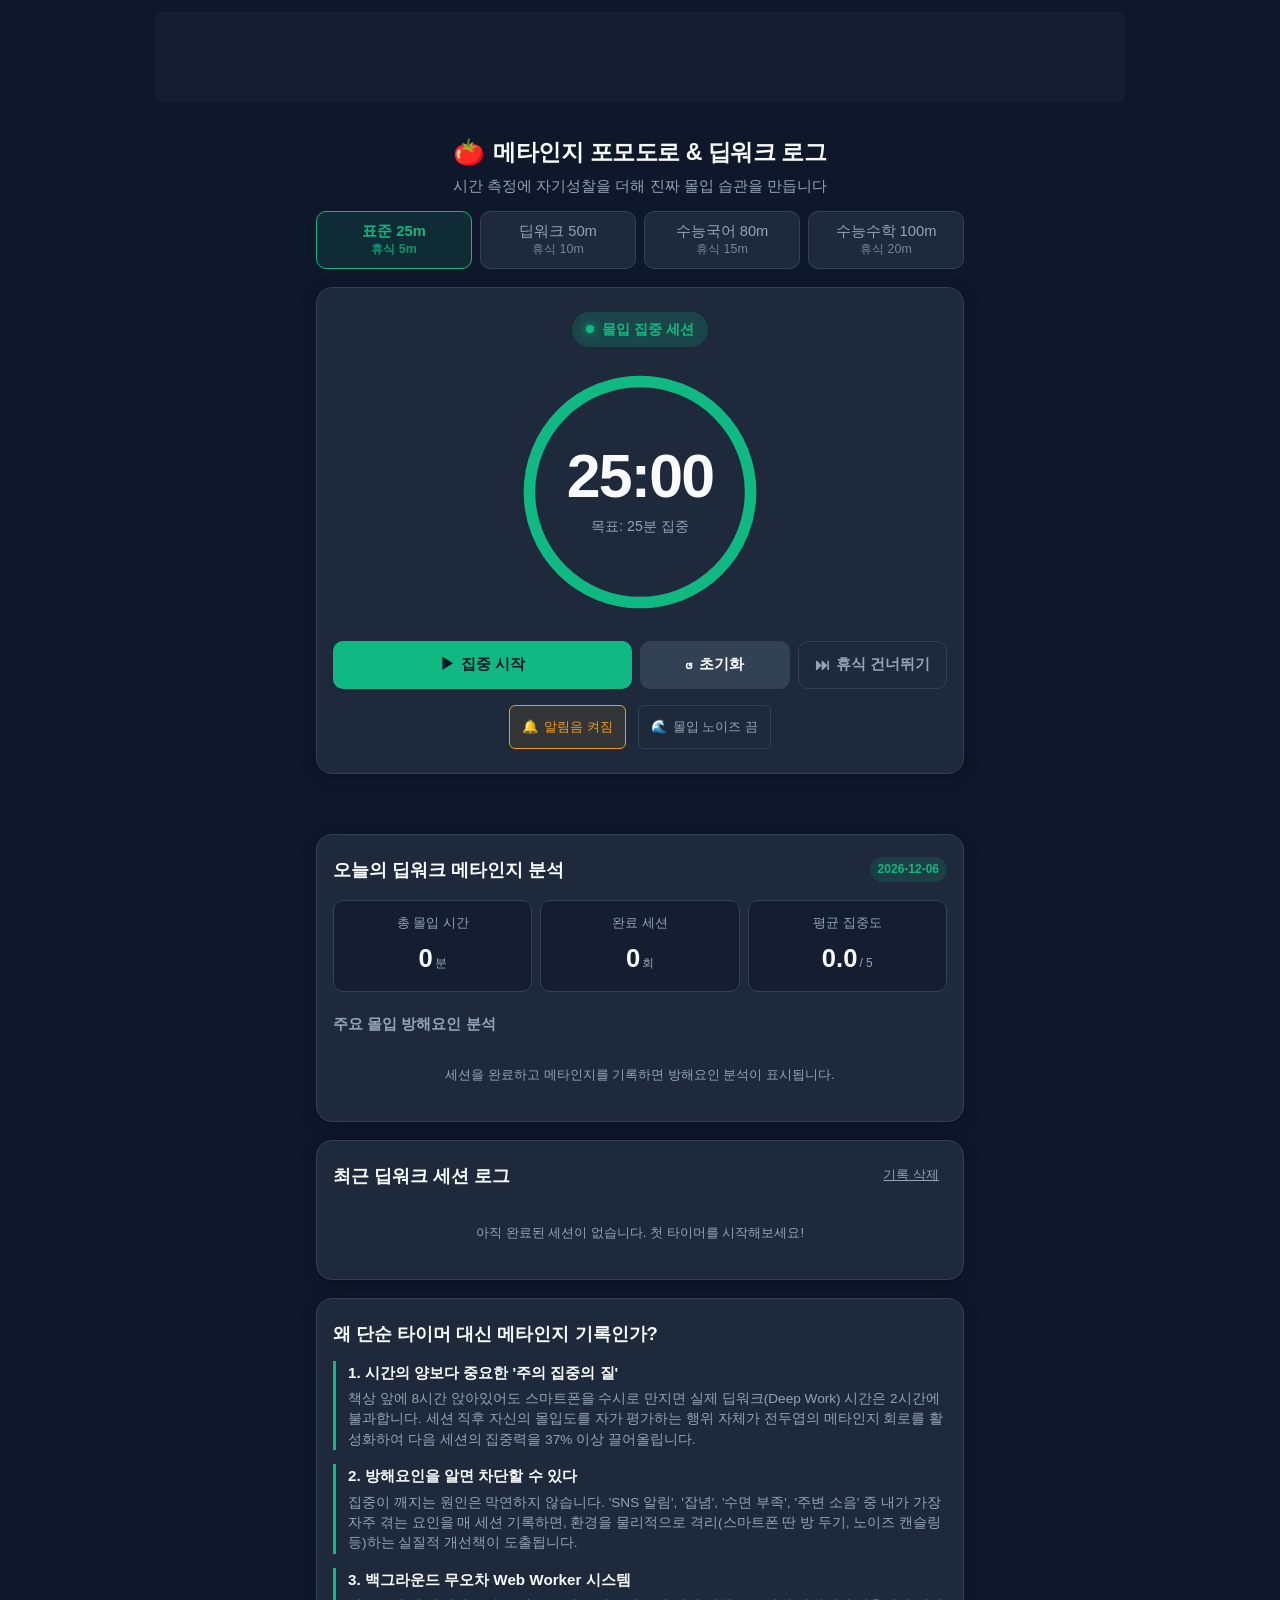
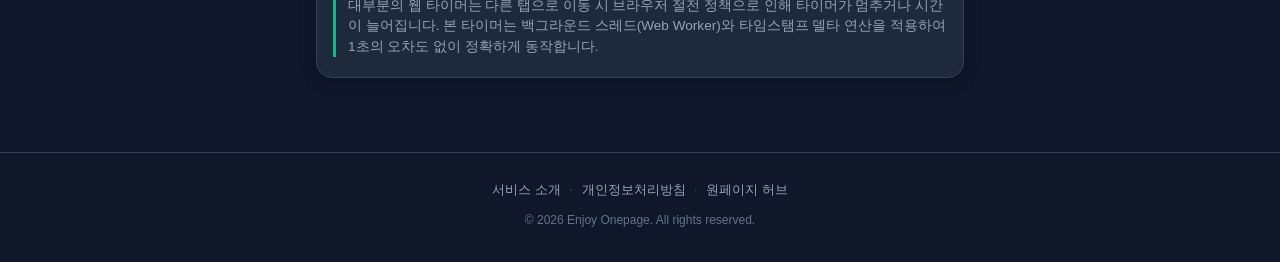
==== index.html @ e145145e "feat: launch pomodoro-metacog v1.0.0" ====
<!DOCTYPE html>
<html lang="ko">
<head>
  <meta charset="UTF-8">
  <meta name="viewport" content="width=device-width, initial-scale=1.0, maximum-scale=5.0, user-scalable=yes">
  <meta http-equiv="X-UA-Compatible" content="ie=edge">
  <title>메타인지 포모도로 & 딥워크 로그 | 집중력 분석 타이머</title>
  <meta name="description" content="단순 타이머를 넘어 세션 종료 후 집중도와 방해요인을 기록·분석하는 메타인지 포모도로 타이머입니다. 백그라운드 무오차 타이머와 딥워크 로그를 무료로 이용하세요.">
  <meta name="keywords" content="포모도로 타이머, 메타인지, 딥워크, 공부 타이머, 수능 타이머, 집중력 향상, 뽀모도로, 백색소음 타이머">
  <meta name="author" content="Enjoy Onepage">
  <link rel="canonical" href="https://pomodoro-metacog.enjoy-onepage.com/">
  
  <!-- Open Graph / SNS -->
  <meta property="og:type" content="website">
  <meta property="og:url" content="https://pomodoro-metacog.enjoy-onepage.com/">
  <meta property="og:title" content="메타인지 포모도로 & 딥워크 로그 | 집중력 분석 타이머">
  <meta property="og:description" content="단순 타이머를 넘어 집중도와 방해요인을 분석하는 메타인지 포모도로 타이머. 무료 딥워크 로그 제공.">
  <meta property="og:image" content="https://pomodoro-metacog.enjoy-onepage.com/og-image.png">
  <meta name="twitter:card" content="summary_large_image">
  
  <!-- Favicon & Manifest -->
  <link rel="icon" href="data:image/svg+xml,<svg xmlns=%22http://www.w3.org/2000/svg%22 viewBox=%220 0 100 100%22><text y=%22.9em%22 font-size=%2290%22>🍅</text></svg>">
  <link rel="manifest" href="manifest.json">
  <meta name="theme-color" content="#0f172a">
  
  <!-- Google AdSense -->
  <script async src="https://pagead2.googlesyndication.com/pagead/js/adsbygoogle.js?client=ca-pub-2228289204702106" crossorigin="anonymous"></script>
  
  <link rel="stylesheet" href="css/style.css">
</head>
<body>
  <!-- 상단 광고 배너 (모바일 90px 엄격 클램핑) -->
  <!-- 상단 광고 배너 (모바일 90px 엄격 클램핑) -->
  <div class="ad-box ad-top">
    <ins class="adsbygoogle" style="display:inline-block;width:100%;height:60px" data-ad-client="ca-pub-2228289204702106" data-ad-slot="3824727725" data-ad-format="horizontal" data-full-width-responsive="true"></ins>
    <script>(adsbygoogle = window.adsbygoogle || []).push({});</script>
  </div>

  <header class="app-header">
    <div class="header-container">
      <div class="brand">
        <span class="brand-icon" aria-hidden="true">🍅</span>
        <h1 class="brand-title">메타인지 포모도로 & 딥워크 로그</h1>
      </div>
      <p class="brand-tagline">시간 측정에 자기성찰을 더해 진짜 몰입 습관을 만듭니다</p>
    </div>
  </header>

  <main class="main-container">
    <!-- 모드 선택 바 -->
    <nav class="mode-nav" aria-label="타이머 모드 선택">
      <div class="mode-buttons-grid">
        <button type="button" class="mode-btn active" data-mode="pomodoro" data-work="25" data-break="5">
          <span class="mode-name">표준 25m</span>
          <span class="mode-sub">휴식 5m</span>
        </button>
        <button type="button" class="mode-btn" data-mode="deepwork" data-work="50" data-break="10">
          <span class="mode-name">딥워크 50m</span>
          <span class="mode-sub">휴식 10m</span>
        </button>
        <button type="button" class="mode-btn" data-mode="korean" data-work="80" data-break="15">
          <span class="mode-name">수능국어 80m</span>
          <span class="mode-sub">휴식 15m</span>
        </button>
        <button type="button" class="mode-btn" data-mode="math" data-work="100" data-break="20">
          <span class="mode-name">수능수학 100m</span>
          <span class="mode-sub">휴식 20m</span>
        </button>
      </div>
    </nav>

    <!-- 중앙 타이머 카드 -->
    <section class="card timer-card" aria-label="타이머 본체">
      <div class="timer-status-badge" id="timerStatusBadge">
        <span class="status-dot"></span>
        <span id="timerStatusText">몰입 집중 세션</span>
      </div>

      <!-- 원형 프로그레스 SVG -->
      <div class="timer-dial-wrapper">
        <svg class="timer-dial" viewBox="0 0 260 260" aria-hidden="true">
          <circle class="dial-bg" cx="130" cy="130" r="115"></circle>
          <circle class="dial-progress" id="dialProgress" cx="130" cy="130" r="115"
                  stroke-dasharray="722.56" stroke-dashoffset="0"></circle>
        </svg>
        <div class="timer-display-inner">
          <div class="time-readout" id="timeDisplay" aria-live="polite">25:00</div>
          <div class="session-target-info" id="sessionTarget">목표: 25분 집중</div>
        </div>
      </div>

      <!-- 제어 버튼군 -->
      <div class="timer-controls-grid">
        <button type="button" class="action-btn btn-primary" id="btnToggleTimer">
          <span class="btn-icon" id="toggleIcon">▶</span>
          <span id="toggleText">집중 시작</span>
        </button>
        <button type="button" class="action-btn btn-secondary" id="btnResetTimer">
          <span class="btn-icon">↺</span>
          <span>초기화</span>
        </button>
        <button type="button" class="action-btn btn-ghost" id="btnSkipTimer">
          <span class="btn-icon">⏭</span>
          <span id="skipText">휴식 건너뛰기</span>
        </button>
      </div>

      <!-- 오디오 & 집중 사운드 토글 -->
      <div class="audio-controls-row">
        <button type="button" class="sound-toggle-btn active" id="btnSoundAlert">
          <span class="toggle-icon">🔔</span>
          <span class="toggle-label">알림음 켜짐</span>
        </button>
        <button type="button" class="sound-toggle-btn" id="btnWhiteNoise">
          <span class="toggle-icon">🌊</span>
          <span class="toggle-label">몰입 노이즈 끔</span>
        </button>
      </div>
    </section>

    <!-- 중단 광고 배너 -->
    <aside class="ad-slot ad-mid" aria-label="스폰서 광고">
      <ins class="adsbygoogle"
           style="display:block"
           data-ad-client="ca-pub-2228289204702106"
           data-ad-slot="1186914926"
           data-ad-format="auto"
           data-full-width-responsive="true"></ins>
      <script>(adsbygoogle = window.adsbygoogle || []).push({});</script>
    </aside>

    <!-- 오늘의 메타인지 분석 대시보드 -->
    <section class="card dashboard-card">
      <div class="card-header">
        <h2 class="card-title">오늘의 딥워크 메타인지 분석</h2>
        <span class="card-badge" id="todayDateBadge">오늘</span>
      </div>

      <div class="stats-pills-grid">
        <div class="stat-pill">
          <div class="stat-label">총 몰입 시간</div>
          <div class="stat-value" id="statTotalMinutes">0<span class="stat-unit">분</span></div>
        </div>
        <div class="stat-pill">
          <div class="stat-label">완료 세션</div>
          <div class="stat-value" id="statCompletedCount">0<span class="stat-unit">회</span></div>
        </div>
        <div class="stat-pill">
          <div class="stat-label">평균 집중도</div>
          <div class="stat-value" id="statAvgRating">0.0<span class="stat-unit">/ 5</span></div>
        </div>
      </div>

      <!-- 방해요인 분포 차트 -->
      <div class="distraction-section">
        <h3 class="section-subtitle">주요 몰입 방해요인 분석</h3>
        <div class="distraction-bars" id="distractionBars">
          <p class="empty-hint">세션을 완료하고 메타인지를 기록하면 방해요인 분석이 표시됩니다.</p>
        </div>
      </div>
    </section>

    <!-- 세션 기록 타임라인 -->
    <section class="card history-card">
      <div class="card-header">
        <h2 class="card-title">최근 딥워크 세션 로그</h2>
        <div class="history-actions">
          <button type="button" class="btn-text-action" id="btnClearHistory">기록 삭제</button>
        </div>
      </div>
      <div class="session-list" id="sessionList">
        <p class="empty-hint">아직 완료된 세션이 없습니다. 첫 타이머를 시작해보세요!</p>
      </div>
    </section>

    <!-- 메타인지 가이드 아티클 -->
    <article class="card guide-card">
      <h2 class="card-title">왜 단순 타이머 대신 메타인지 기록인가?</h2>
      <div class="guide-content">
        <div class="guide-item">
          <h3 class="guide-heading">1. 시간의 양보다 중요한 '주의 집중의 질'</h3>
          <p class="guide-text">책상 앞에 8시간 앉아있어도 스마트폰을 수시로 만지면 실제 딥워크(Deep Work) 시간은 2시간에 불과합니다. 세션 직후 자신의 몰입도를 자가 평가하는 행위 자체가 전두엽의 메타인지 회로를 활성화하여 다음 세션의 집중력을 37% 이상 끌어올립니다.</p>
        </div>
        <div class="guide-item">
          <h3 class="guide-heading">2. 방해요인을 알면 차단할 수 있다</h3>
          <p class="guide-text">집중이 깨지는 원인은 막연하지 않습니다. 'SNS 알림', '잡념', '수면 부족', '주변 소음' 중 내가 가장 자주 겪는 요인을 매 세션 기록하면, 환경을 물리적으로 격리(스마트폰 딴 방 두기, 노이즈 캔슬링 등)하는 실질적 개선책이 도출됩니다.</p>
        </div>
        <div class="guide-item">
          <h3 class="guide-heading">3. 백그라운드 무오차 Web Worker 시스템</h3>
          <p class="guide-text">대부분의 웹 타이머는 다른 탭으로 이동 시 브라우저 절전 정책으로 인해 타이머가 멈추거나 시간이 늘어집니다. 본 타이머는 백그라운드 스레드(Web Worker)와 타임스탬프 델타 연산을 적용하여 1초의 오차도 없이 정확하게 동작합니다.</p>
        </div>
      </div>
    </article>

    <!-- 하단 광고 배너 -->
    <aside class="ad-slot ad-bottom" aria-label="스폰서 광고">
      <ins class="adsbygoogle"
           style="display:block"
           data-ad-client="ca-pub-2228289204702106"
           data-ad-slot="3416334507"
           data-ad-format="auto"
           data-full-width-responsive="true"></ins>
      <script>(adsbygoogle = window.adsbygoogle || []).push({});</script>
    </aside>
  </main>

  <!-- 메타인지 기록 모달 다이얼로그 -->
  <dialog class="metacog-modal" id="metacogModal" aria-labelledby="modalTitle">
    <div class="modal-box">
      <div class="modal-header">
        <span class="modal-icon">🎯</span>
        <h2 class="modal-title" id="modalTitle">세션 완료! 3초 메타인지 성찰</h2>
      </div>
      <p class="modal-desc">방금 마친 세션의 몰입 상태를 솔직하게 돌아보세요.</p>

      <form id="metacogForm" method="dialog">
        <!-- 집중도 평가 (1~5점) -->
        <fieldset class="form-fieldset">
          <legend class="fieldset-legend">이번 세션 몰입도 평가</legend>
          <div class="rating-stars" id="starRatingGroup">
            <button type="button" class="star-btn active" data-val="1" aria-label="1점 (매우 산만)">★</button>
            <button type="button" class="star-btn active" data-val="2" aria-label="2점 (산만함)">★</button>
            <button type="button" class="star-btn active" data-val="3" aria-label="3점 (보통 몰입)">★</button>
            <button type="button" class="star-btn active" data-val="4" aria-label="4점 (높은 몰입)">★</button>
            <button type="button" class="star-btn active" data-val="5" aria-label="5점 (완전 몰입)">★</button>
          </div>
          <div class="rating-text" id="ratingDesc">5점: 완전한 몰입 (초집중 달성)</div>
        </fieldset>

        <!-- 방해요인 태그 다중 선택 -->
        <fieldset class="form-fieldset">
          <legend class="fieldset-legend">집중을 방해한 요인은? (선택)</legend>
          <div class="distraction-tags-grid" id="distractionTagGrid">
            <button type="button" class="tag-chip active" data-tag="완전몰입(없음)">✨ 완전몰입(없음)</button>
            <button type="button" class="tag-chip" data-tag="스마트폰/SNS">📱 스마트폰/SNS</button>
            <button type="button" class="tag-chip" data-tag="딴생각/잡념">💭 딴생각/잡념</button>
            <button type="button" class="tag-chip" data-tag="졸음/피로">🥱 졸음/피로</button>
            <button type="button" class="tag-chip" data-tag="주변소음">🔊 주변소음</button>
            <button type="button" class="tag-chip" data-tag="급한연락">💬 급한연락</button>
          </div>
        </fieldset>

        <!-- 작업 한 줄 요약 -->
        <div class="form-field">
          <label for="taskNoteInput" class="field-label">수행한 작업 요약 (선택)</label>
          <input type="text" id="taskNoteInput" class="text-input" placeholder="예: 수능 국어 2지문 풀이 및 분석" maxlength="60">
        </div>

        <div class="modal-actions-grid">
          <button type="submit" class="action-btn btn-primary" id="btnSubmitMetacog">
            <span>기록 저장 및 휴식 시작</span>
          </button>
          <button type="button" class="action-btn btn-ghost" id="btnSkipMetacog">
            <span>기록 건너뛰기</span>
          </button>
        </div>
      </form>
    </div>
  </dialog>

  <!-- 푸터 링크 -->
  <footer class="app-footer">
    <div class="footer-container">
      <nav class="footer-nav" aria-label="바닥글 정보">
        <a href="about.html" class="footer-link">서비스 소개</a>
        <span class="footer-sep">·</span>
        <a href="privacy.html" class="footer-link">개인정보처리방침</a>
        <span class="footer-sep">·</span>
        <a href="https://enjoy-onepage.com" class="footer-link" target="_blank" rel="noopener">원페이지 허브</a>
      </nav>
      <p class="footer-copy">&copy; 2026 Enjoy Onepage. All rights reserved.</p>
    </div>
  </footer>

  <script src="js/audio.js"></script>
  <script src="js/storage.js"></script>
  <script src="js/app.js"></script>
</body>
</html>
---- css/style.css ----
/* ==========================================================================
   메타인지 포모도로 & 딥워크 로그 - CSS 스타일시트
   준수 기준: ANTIGRAVITY_SELF_CHECKLIST.md (320px 0px 오버플로우, 1줄 타이틀/버튼, 90px 광고)
   ========================================================================== */

:root {
  --bg-primary: #0f172a;       /* Slate 900 */
  --bg-secondary: #1e293b;     /* Slate 800 */
  --bg-card: #1e293b;
  --bg-card-hover: #334155;
  --border-color: #334155;     /* Slate 700 */
  --text-main: #f8fafc;        /* Slate 50 */
  --text-muted: #94a3b8;       /* Slate 400 */
  --accent-work: #10b981;      /* Emerald 500 */
  --accent-work-glow: rgba(16, 185, 129, 0.2);
  --accent-break: #6366f1;     /* Indigo 500 */
  --accent-break-glow: rgba(99, 102, 241, 0.2);
  --accent-gold: #f59e0b;      /* Amber 500 */
  --accent-danger: #ef4444;    /* Red 500 */
  --font-family: -apple-system, BlinkMacSystemFont, "Pretendard Variable", Pretendard, "Segoe UI", Roboto, sans-serif;
  --radius-lg: 16px;
  --radius-md: 10px;
  --radius-sm: 6px;
}

*, *::before, *::after {
  box-sizing: border-box;
  margin: 0;
  padding: 0;
}

html {
  font-size: 16px;
  width: 100%;
  max-width: 100vw;
  overflow-x: hidden;
  background-color: var(--bg-primary);
  color: var(--text-main);
  font-family: var(--font-family);
  -webkit-text-size-adjust: 100%;
}

body {
  width: 100%;
  max-width: 100vw;
  overflow-x: hidden;
  min-height: 100vh;
  display: flex;
  flex-direction: column;
  background-color: var(--bg-primary);
  line-height: 1.6;
}

/* ==========================================================================
   광고 슬롯 표준 (체크리스트 필수)
   ========================================================================== */
.ad-box, .ad-slot {
  width: 100%;
  max-width: 970px;
  margin: 12px auto;
  text-align: center;
  background: rgba(30, 41, 59, 0.4);
  border-radius: var(--radius-sm);
  overflow: hidden;
}

.ad-top {
  height: 90px !important;
  max-height: 90px !important;
  min-height: 0 !important;
  padding: 0 !important;
  border: none !important;
  overflow: hidden !important;
}

.ad-top ins, .ad-top ins * {
  max-height: 90px !important;
  overflow: hidden !important;
}

/* ==========================================================================
   헤더 영역
   ========================================================================== */
.app-header {
  width: 100%;
  padding: 20px 16px 12px;
  text-align: center;
}

.header-container {
  max-width: 720px;
  margin: 0 auto;
}

.brand {
  display: flex;
  align-items: center;
  justify-content: center;
  gap: 8px;
}

.brand-icon {
  font-size: 1.6rem;
  line-height: 1;
}

.brand-title {
  font-size: clamp(1.1rem, 4.5vw, 1.45rem);
  font-weight: 700;
  color: var(--text-main);
  white-space: nowrap;
  overflow: hidden;
  text-overflow: ellipsis;
  letter-spacing: -0.02em;
}

.brand-tagline {
  font-size: clamp(0.8rem, 2.8vw, 0.92rem);
  color: var(--text-muted);
  margin-top: 4px;
}

/* ==========================================================================
   메인 컨테이너
   ========================================================================== */
.main-container {
  width: 100%;
  max-width: 680px;
  margin: 0 auto;
  padding: 0 16px 32px;
  flex: 1;
  display: flex;
  flex-direction: column;
  gap: 18px;
}

/* 카드 공통 스타일 */
.card {
  background: var(--bg-card);
  border: 1px solid var(--border-color);
  border-radius: var(--radius-lg);
  padding: 20px 16px;
  box-shadow: 0 4px 16px rgba(0, 0, 0, 0.2);
}

.card-header {
  display: flex;
  align-items: center;
  justify-content: space-between;
  margin-bottom: 16px;
  gap: 8px;
}

.card-title {
  font-size: clamp(0.95rem, 3.8vw, 1.15rem);
  font-weight: 600;
  color: var(--text-main);
  white-space: nowrap;
  overflow: hidden;
  text-overflow: ellipsis;
}

.card-badge {
  font-size: 0.75rem;
  padding: 3px 8px;
  border-radius: 9999px;
  background: rgba(16, 185, 129, 0.15);
  color: var(--accent-work);
  font-weight: 600;
  white-space: nowrap;
}

/* ==========================================================================
   1. 모드 선택 내비게이션
   ========================================================================== */
.mode-nav {
  width: 100%;
}

.mode-buttons-grid {
  display: grid;
  grid-template-columns: repeat(4, 1fr);
  gap: 8px;
}

@media (max-width: 520px) {
  .mode-buttons-grid {
    grid-template-columns: repeat(2, 1fr);
  }
}

.mode-btn {
  display: flex;
  flex-direction: column;
  align-items: center;
  justify-content: center;
  padding: 10px 8px;
  min-height: 52px;
  background: var(--bg-secondary);
  border: 1px solid var(--border-color);
  border-radius: var(--radius-md);
  color: var(--text-muted);
  cursor: pointer;
  transition: all 0.2s ease;
  white-space: nowrap;
}

.mode-btn:hover {
  border-color: var(--accent-work);
  color: var(--text-main);
}

.mode-btn.active {
  background: rgba(16, 185, 129, 0.12);
  border-color: var(--accent-work);
  color: var(--accent-work);
  font-weight: 600;
}

.mode-name {
  font-size: clamp(0.82rem, 3vw, 0.92rem);
  white-space: nowrap;
}

.mode-sub {
  font-size: clamp(0.7rem, 2.4vw, 0.78rem);
  opacity: 0.75;
  white-space: nowrap;
}

/* ==========================================================================
   2. 타이머 본체 카드
   ========================================================================== */
.timer-card {
  text-align: center;
  padding: 24px 16px;
  display: flex;
  flex-direction: column;
  align-items: center;
}

.timer-status-badge {
  display: inline-flex;
  align-items: center;
  gap: 8px;
  padding: 6px 14px;
  border-radius: 9999px;
  background: var(--accent-work-glow);
  color: var(--accent-work);
  font-size: clamp(0.82rem, 3vw, 0.9rem);
  font-weight: 600;
  margin-bottom: 20px;
  white-space: nowrap;
  transition: all 0.3s ease;
}

.timer-status-badge.break-mode {
  background: var(--accent-break-glow);
  color: var(--accent-break);
}

.status-dot {
  width: 8px;
  height: 8px;
  border-radius: 50%;
  background: currentColor;
  box-shadow: 0 0 8px currentColor;
}

/* 원형 다이얼 SVG */
.timer-dial-wrapper {
  position: relative;
  width: clamp(210px, 60vw, 250px);
  height: clamp(210px, 60vw, 250px);
  margin: 0 auto 24px;
  display: flex;
  align-items: center;
  justify-content: center;
}

.timer-dial {
  position: absolute;
  top: 0;
  left: 0;
  width: 100%;
  height: 100%;
  transform: rotate(-90deg);
}

.dial-bg {
  fill: none;
  stroke: rgba(255, 255, 255, 0.05);
  stroke-width: 12;
}

.dial-progress {
  fill: none;
  stroke: var(--accent-work);
  stroke-width: 12;
  stroke-linecap: round;
  transition: stroke-dashoffset 0.8s ease, stroke 0.3s ease;
}

.dial-progress.break-mode {
  stroke: var(--accent-break);
}

.timer-display-inner {
  position: relative;
  z-index: 2;
  display: flex;
  flex-direction: column;
  align-items: center;
  justify-content: center;
}

.time-readout {
  font-size: clamp(2.8rem, 11vw, 3.8rem);
  font-weight: 800;
  font-variant-numeric: tabular-nums;
  letter-spacing: -0.03em;
  color: var(--text-main);
  line-height: 1;
}

.session-target-info {
  font-size: clamp(0.78rem, 2.6vw, 0.88rem);
  color: var(--text-muted);
  margin-top: 8px;
  white-space: nowrap;
}

/* 타이머 제어 버튼 */
.timer-controls-grid {
  width: 100%;
  display: grid;
  grid-template-columns: 2fr 1fr 1fr;
  gap: 8px;
  margin-bottom: 16px;
}

@media (max-width: 440px) {
  .timer-controls-grid {
    grid-template-columns: 1fr 1fr;
  }
  .timer-controls-grid .btn-primary {
    grid-column: span 2;
  }
}

.action-btn {
  display: inline-flex;
  align-items: center;
  justify-content: center;
  gap: 6px;
  min-height: 48px;
  padding: 10px 14px;
  border-radius: var(--radius-md);
  font-size: clamp(0.85rem, 3.2vw, 0.95rem);
  font-weight: 600;
  cursor: pointer;
  border: 1px solid transparent;
  transition: all 0.2s ease;
  white-space: nowrap;
}

.btn-primary {
  background: var(--accent-work);
  color: #0f172a;
}

.btn-primary:hover {
  filter: brightness(1.1);
  transform: translateY(-1px);
}

.btn-primary.break-active {
  background: var(--accent-break);
  color: #ffffff;
}

.btn-secondary {
  background: var(--bg-card-hover);
  border-color: var(--border-color);
  color: var(--text-main);
}

.btn-secondary:hover {
  background: #475569;
}

.btn-ghost {
  background: transparent;
  border-color: var(--border-color);
  color: var(--text-muted);
}

.btn-ghost:hover {
  color: var(--text-main);
  border-color: var(--text-muted);
}

/* 오디오 토글 바 */
.audio-controls-row {
  display: flex;
  align-items: center;
  justify-content: center;
  gap: 12px;
  width: 100%;
}

.sound-toggle-btn {
  display: inline-flex;
  align-items: center;
  gap: 6px;
  padding: 8px 12px;
  min-height: 44px;
  background: transparent;
  border: 1px solid var(--border-color);
  border-radius: var(--radius-sm);
  color: var(--text-muted);
  font-size: clamp(0.75rem, 2.6vw, 0.82rem);
  cursor: pointer;
  white-space: nowrap;
  transition: all 0.2s ease;
}

.sound-toggle-btn.active {
  border-color: var(--accent-gold);
  color: var(--accent-gold);
  background: rgba(245, 158, 11, 0.1);
}

/* ==========================================================================
   3. 메타인지 대시보드 통계 카드
   ========================================================================== */
.stats-pills-grid {
  display: grid;
  grid-template-columns: repeat(3, minmax(0, 1fr));
  gap: 8px;
  margin-bottom: 20px;
}

.stat-pill {
  background: rgba(15, 23, 42, 0.6);
  border: 1px solid var(--border-color);
  border-radius: var(--radius-md);
  padding: 12px 8px;
  text-align: center;
}

.stat-label {
  font-size: clamp(0.72rem, 2.5vw, 0.8rem);
  color: var(--text-muted);
  white-space: nowrap;
  overflow: hidden;
  text-overflow: ellipsis;
}

.stat-value {
  font-size: clamp(1.2rem, 4.5vw, 1.6rem);
  font-weight: 700;
  color: var(--text-main);
  margin-top: 4px;
  white-space: nowrap;
}

.stat-unit {
  font-size: 0.75rem;
  font-weight: 400;
  color: var(--text-muted);
  margin-left: 2px;
}

/* 방해요인 분포 바 차트 */
.distraction-section {
  width: 100%;
}

.section-subtitle {
  font-size: clamp(0.85rem, 3.2vw, 0.95rem);
  font-weight: 600;
  color: var(--text-muted);
  margin-bottom: 12px;
  white-space: nowrap;
}

.distraction-bars {
  display: flex;
  flex-direction: column;
  gap: 8px;
}

.dist-bar-item {
  display: flex;
  align-items: center;
  gap: 8px;
  font-size: 0.82rem;
}

.dist-bar-label {
  width: 105px;
  flex-shrink: 0;
  color: var(--text-main);
  white-space: nowrap;
  overflow: hidden;
  text-overflow: ellipsis;
}

.dist-bar-track {
  flex: 1;
  height: 10px;
  background: rgba(255, 255, 255, 0.08);
  border-radius: 9999px;
  overflow: hidden;
}

.dist-bar-fill {
  height: 100%;
  background: var(--accent-gold);
  border-radius: 9999px;
  transition: width 0.5s ease;
}

.dist-bar-count {
  width: 32px;
  text-align: right;
  flex-shrink: 0;
  color: var(--text-muted);
  font-variant-numeric: tabular-nums;
}

.empty-hint {
  font-size: 0.82rem;
  color: var(--text-muted);
  text-align: center;
  padding: 16px 8px;
}

/* ==========================================================================
   4. 세션 타임라인 기록 목록
   ========================================================================== */
.history-actions {
  display: flex;
  align-items: center;
}

.btn-text-action {
  background: transparent;
  border: none;
  color: var(--text-muted);
  font-size: 0.8rem;
  cursor: pointer;
  padding: 4px 8px;
  white-space: nowrap;
  text-decoration: underline;
}

.btn-text-action:hover {
  color: var(--accent-danger);
}

.session-list {
  display: flex;
  flex-direction: column;
  gap: 8px;
  max-height: 280px;
  overflow-y: auto;
}

.session-item {
  display: flex;
  align-items: center;
  justify-content: space-between;
  padding: 10px 12px;
  background: rgba(15, 23, 42, 0.5);
  border: 1px solid var(--border-color);
  border-radius: var(--radius-md);
  gap: 8px;
}

.session-left {
  display: flex;
  flex-direction: column;
  gap: 2px;
  min-width: 0;
}

.session-title-line {
  display: flex;
  align-items: center;
  gap: 6px;
  font-size: 0.86rem;
  font-weight: 600;
  color: var(--text-main);
  white-space: nowrap;
  overflow: hidden;
  text-overflow: ellipsis;
}

.session-tag-chip {
  font-size: 0.72rem;
  background: rgba(245, 158, 11, 0.15);
  color: var(--accent-gold);
  padding: 2px 6px;
  border-radius: 4px;
}

.session-note {
  font-size: 0.78rem;
  color: var(--text-muted);
  white-space: nowrap;
  overflow: hidden;
  text-overflow: ellipsis;
}

.session-right {
  display: flex;
  flex-direction: column;
  align-items: flex-end;
  gap: 2px;
  flex-shrink: 0;
}

.session-stars {
  color: var(--accent-gold);
  font-size: 0.82rem;
  letter-spacing: -1px;
}

.session-time {
  font-size: 0.72rem;
  color: var(--text-muted);
}

/* ==========================================================================
   5. 메타인지 가이드 아티클
   ========================================================================== */
.guide-content {
  display: flex;
  flex-direction: column;
  gap: 14px;
  margin-top: 12px;
}

.guide-item {
  border-left: 3px solid var(--accent-work);
  padding-left: 12px;
}

.guide-heading {
  font-size: clamp(0.85rem, 3.2vw, 0.95rem);
  font-weight: 600;
  color: var(--text-main);
  margin-bottom: 4px;
}

.guide-text {
  font-size: clamp(0.78rem, 2.8vw, 0.85rem);
  color: var(--text-muted);
  line-height: 1.5;
}

/* ==========================================================================
   6. 메타인지 모달 다이얼로그 (dialog)
   ========================================================================== */
.metacog-modal {
  margin: auto;
  border: 1px solid var(--border-color);
  border-radius: var(--radius-lg);
  background: var(--bg-card);
  color: var(--text-main);
  max-width: 480px;
  width: calc(100% - 32px);
  padding: 0;
  box-shadow: 0 20px 40px rgba(0, 0, 0, 0.6);
}

.metacog-modal::backdrop {
  background: rgba(0, 0, 0, 0.7);
  backdrop-filter: blur(4px);
}

.modal-box {
  padding: 24px 20px;
}

.modal-header {
  display: flex;
  align-items: center;
  gap: 8px;
  margin-bottom: 6px;
}

.modal-icon {
  font-size: 1.4rem;
}

.modal-title {
  font-size: clamp(1rem, 4vw, 1.2rem);
  font-weight: 700;
  white-space: nowrap;
  overflow: hidden;
  text-overflow: ellipsis;
}

.modal-desc {
  font-size: 0.84rem;
  color: var(--text-muted);
  margin-bottom: 18px;
}

.form-fieldset {
  border: none;
  margin-bottom: 16px;
}

.fieldset-legend {
  font-size: 0.84rem;
  font-weight: 600;
  color: var(--text-main);
  margin-bottom: 8px;
}

/* 별점 그룹 */
.rating-stars {
  display: flex;
  gap: 6px;
  margin-bottom: 6px;
}

.star-btn {
  background: transparent;
  border: none;
  font-size: 1.8rem;
  color: #475569;
  cursor: pointer;
  transition: transform 0.15s ease, color 0.15s ease;
  line-height: 1;
  padding: 4px;
  min-height: 44px;
  min-width: 44px;
  display: inline-flex;
  align-items: center;
  justify-content: center;
}

.star-btn.active {
  color: var(--accent-gold);
}

.star-btn:hover {
  transform: scale(1.15);
}

.rating-text {
  font-size: 0.8rem;
  color: var(--accent-gold);
  font-weight: 500;
}

/* 방해요인 태그 그리드 */
.distraction-tags-grid {
  display: grid;
  grid-template-columns: repeat(2, 1fr);
  gap: 6px;
}

.tag-chip {
  min-height: 44px;
  padding: 8px 10px;
  background: rgba(15, 23, 42, 0.6);
  border: 1px solid var(--border-color);
  border-radius: var(--radius-sm);
  color: var(--text-muted);
  font-size: 0.8rem;
  cursor: pointer;
  white-space: nowrap;
  overflow: hidden;
  text-overflow: ellipsis;
  transition: all 0.2s ease;
  text-align: left;
}

.tag-chip.active {
  border-color: var(--accent-gold);
  background: rgba(245, 158, 11, 0.15);
  color: var(--accent-gold);
  font-weight: 600;
}

/* 텍스트 입력창 */
.form-field {
  margin-bottom: 20px;
}

.field-label {
  display: block;
  font-size: 0.84rem;
  font-weight: 600;
  margin-bottom: 6px;
}

.text-input {
  width: 100%;
  min-height: 44px;
  padding: 10px 12px;
  background: rgba(15, 23, 42, 0.7);
  border: 1px solid var(--border-color);
  border-radius: var(--radius-sm);
  color: var(--text-main);
  font-size: 0.88rem;
  font-family: inherit;
}

.text-input:focus {
  outline: none;
  border-color: var(--accent-work);
}

.modal-actions-grid {
  display: grid;
  grid-template-columns: 2fr 1fr;
  gap: 8px;
}

@media (max-width: 400px) {
  .modal-actions-grid {
    grid-template-columns: 1fr;
  }
}

/* ==========================================================================
   푸터 영역
   ========================================================================== */
.app-footer {
  width: 100%;
  padding: 24px 16px 32px;
  text-align: center;
  border-top: 1px solid var(--border-color);
  background: rgba(15, 23, 42, 0.8);
  margin-top: auto;
}

.footer-container {
  max-width: 680px;
  margin: 0 auto;
}

.footer-nav {
  display: flex;
  align-items: center;
  justify-content: center;
  gap: 8px;
  margin-bottom: 8px;
  flex-wrap: wrap;
}

.footer-link {
  color: var(--text-muted);
  text-decoration: none;
  font-size: 0.84rem;
  white-space: nowrap;
}

.footer-link:hover {
  color: var(--text-main);
  text-decoration: underline;
}

.footer-sep {
  color: var(--border-color);
}

.footer-copy {
  font-size: 0.75rem;
  color: #64748b;
}
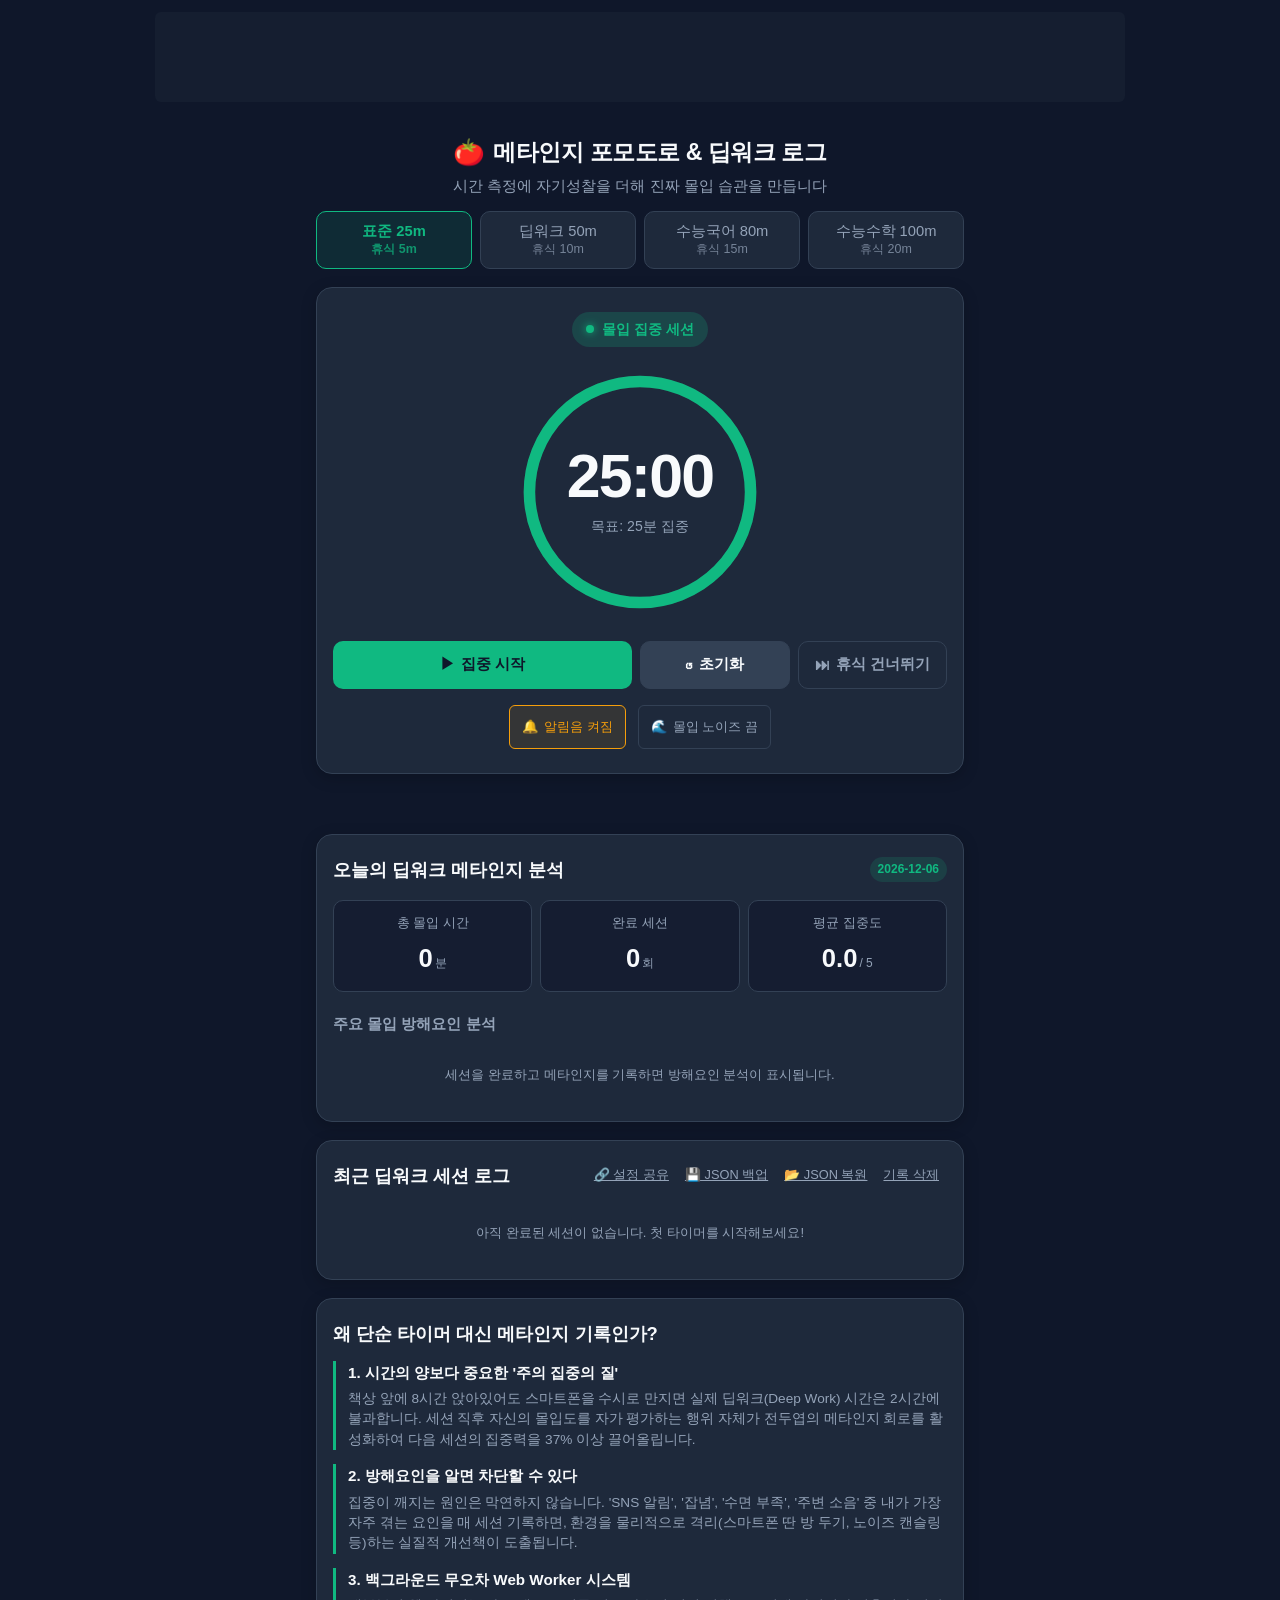
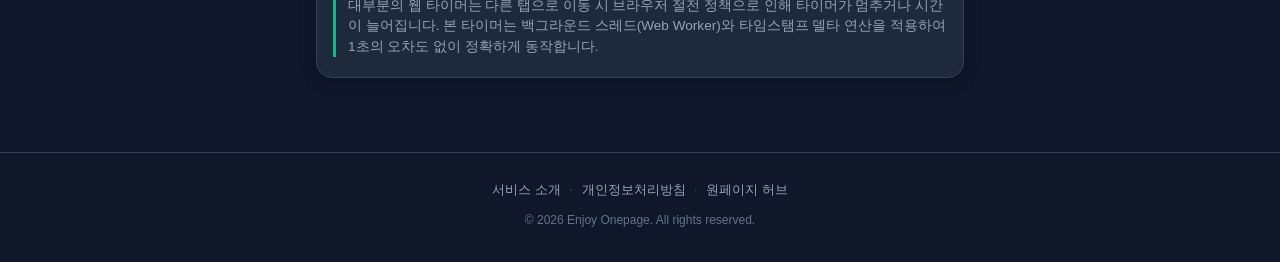
==== commit a9529a5d: "feat: add timer preset URL hash sharing and JSON backup/restore" ====
--- a/index.html
+++ b/index.html
@@ -165,6 +165,10 @@
       <div class="card-header">
         <h2 class="card-title">최근 딥워크 세션 로그</h2>
         <div class="history-actions">
+          <button type="button" class="btn-text-action" id="btnSharePreset" title="현재 타이머 설정을 링크로 공유">🔗 설정 공유</button>
+          <button type="button" class="btn-text-action" id="btnExportHistory" title="모든 세션 로그 및 메타인지 일지 백업 다운로드">💾 JSON 백업</button>
+          <button type="button" class="btn-text-action" id="btnImportHistory" title="JSON 백업 파일 복원">📂 JSON 복원</button>
+          <input type="file" id="pomodoroFileInput" accept=".json" style="display:none;">
           <button type="button" class="btn-text-action" id="btnClearHistory">기록 삭제</button>
         </div>
       </div>
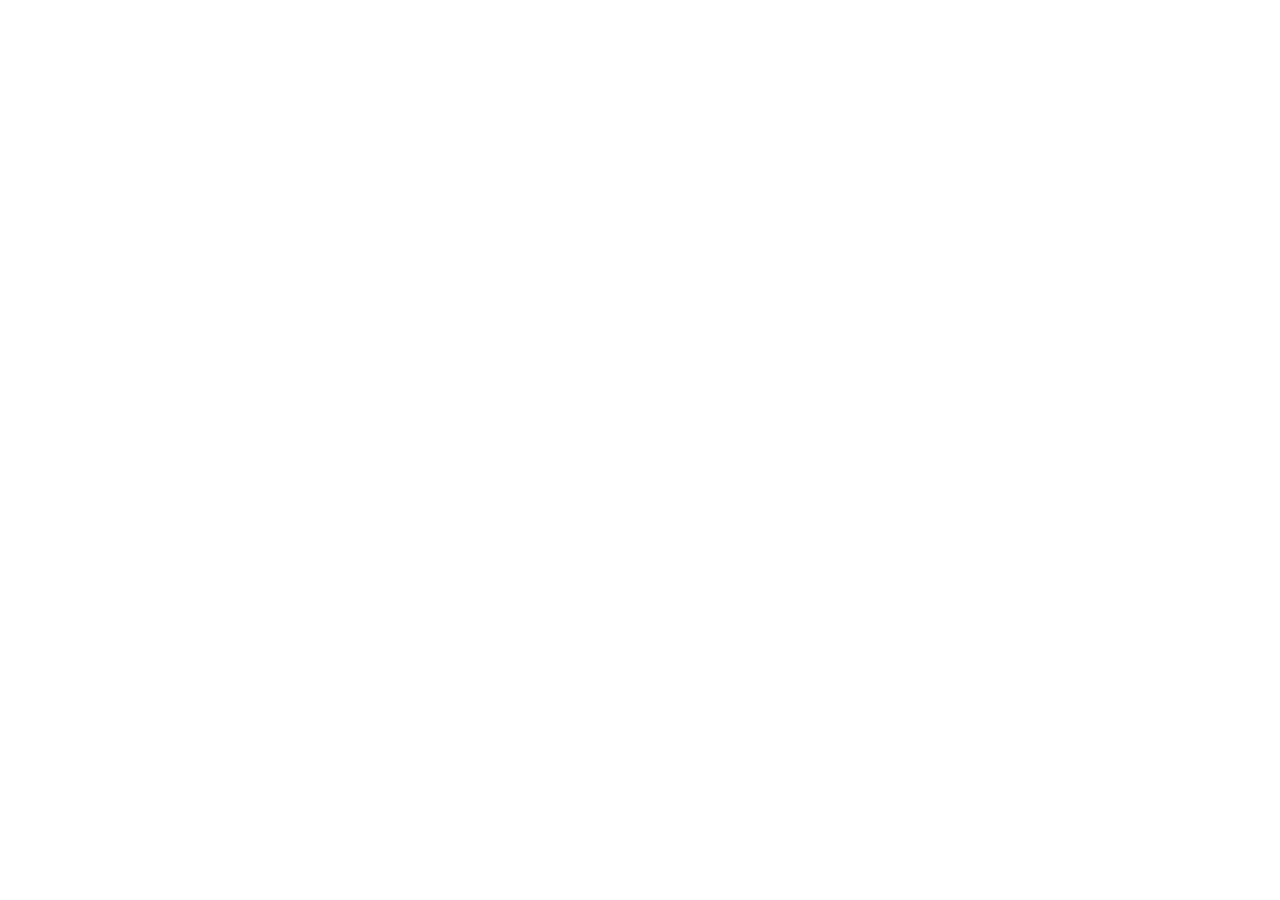
==== commit 957b83a6: "merge: redirect to focus-grove.enjoy-onepage.com - user decision 2026-10-29 [kiro]" ====
--- a/index.html
+++ b/index.html
@@ -1,283 +1,27 @@
 <!DOCTYPE html>
 <html lang="ko">
 <head>
-  <meta charset="UTF-8">
-  <meta name="viewport" content="width=device-width, initial-scale=1.0, maximum-scale=5.0, user-scalable=yes">
-  <meta http-equiv="X-UA-Compatible" content="ie=edge">
-  <title>메타인지 포모도로 & 딥워크 로그 | 집중력 분석 타이머</title>
-  <meta name="description" content="단순 타이머를 넘어 세션 종료 후 집중도와 방해요인을 기록·분석하는 메타인지 포모도로 타이머입니다. 백그라운드 무오차 타이머와 딥워크 로그를 무료로 이용하세요.">
-  <meta name="keywords" content="포모도로 타이머, 메타인지, 딥워크, 공부 타이머, 수능 타이머, 집중력 향상, 뽀모도로, 백색소음 타이머">
-  <meta name="author" content="Enjoy Onepage">
-  <link rel="canonical" href="https://pomodoro-metacog.enjoy-onepage.com/">
-  
-  <!-- Open Graph / SNS -->
-  <meta property="og:type" content="website">
-  <meta property="og:url" content="https://pomodoro-metacog.enjoy-onepage.com/">
-  <meta property="og:title" content="메타인지 포모도로 & 딥워크 로그 | 집중력 분석 타이머">
-  <meta property="og:description" content="단순 타이머를 넘어 집중도와 방해요인을 분석하는 메타인지 포모도로 타이머. 무료 딥워크 로그 제공.">
-  <meta property="og:image" content="https://pomodoro-metacog.enjoy-onepage.com/og-image.png">
-  <meta name="twitter:card" content="summary_large_image">
-  
-  <!-- Favicon & Manifest -->
-  <link rel="icon" href="data:image/svg+xml,<svg xmlns=%22http://www.w3.org/2000/svg%22 viewBox=%220 0 100 100%22><text y=%22.9em%22 font-size=%2290%22>🍅</text></svg>">
-  <link rel="manifest" href="manifest.json">
-  <meta name="theme-color" content="#0f172a">
-  
-  <!-- Google AdSense -->
-  <script async src="https://pagead2.googlesyndication.com/pagead/js/adsbygoogle.js?client=ca-pub-2228289204702106" crossorigin="anonymous"></script>
-  
-  <link rel="stylesheet" href="css/style.css">
+<meta charset="UTF-8">
+<meta name="viewport" content="width=device-width, initial-scale=1.0">
+<title>페이지가 옮겨졌습니다</title>
+<meta name="robots" content="noindex, follow">
+<link rel="canonical" href="https://focus-grove.enjoy-onepage.com/">
+<meta http-equiv="refresh" content="0; url=https://focus-grove.enjoy-onepage.com/">
+<script>location.replace("https://focus-grove.enjoy-onepage.com/");</script>
+<style>
+body{margin:0;min-height:100vh;display:flex;align-items:center;justify-content:center;padding:24px;box-sizing:border-box;background:#0f172a;color:#e2e8f0;font-family:system-ui,-apple-system,"Apple SD Gothic Neo","Malgun Gothic","Segoe UI",Roboto,sans-serif;word-break:keep-all}
+main{max-width:34rem;text-align:center}
+h1{font-size:1.5rem;margin:0 0 .75rem}
+p{margin:0 0 1rem;line-height:1.6;color:#cbd5e1}
+a{color:#6ee7b7;font-weight:700}
+</style>
 </head>
 <body>
-  <!-- 상단 광고 배너 (모바일 90px 엄격 클램핑) -->
-  <!-- 상단 광고 배너 (모바일 90px 엄격 클램핑) -->
-  <div class="ad-box ad-top">
-    <ins class="adsbygoogle" style="display:inline-block;width:100%;height:60px" data-ad-client="ca-pub-2228289204702106" data-ad-slot="3824727725" data-ad-format="horizontal" data-full-width-responsive="true"></ins>
-    <script>(adsbygoogle = window.adsbygoogle || []).push({});</script>
-  </div>
-
-  <header class="app-header">
-    <div class="header-container">
-      <div class="brand">
-        <span class="brand-icon" aria-hidden="true">🍅</span>
-        <h1 class="brand-title">메타인지 포모도로 & 딥워크 로그</h1>
-      </div>
-      <p class="brand-tagline">시간 측정에 자기성찰을 더해 진짜 몰입 습관을 만듭니다</p>
-    </div>
-  </header>
-
-  <main class="main-container">
-    <!-- 모드 선택 바 -->
-    <nav class="mode-nav" aria-label="타이머 모드 선택">
-      <div class="mode-buttons-grid">
-        <button type="button" class="mode-btn active" data-mode="pomodoro" data-work="25" data-break="5">
-          <span class="mode-name">표준 25m</span>
-          <span class="mode-sub">휴식 5m</span>
-        </button>
-        <button type="button" class="mode-btn" data-mode="deepwork" data-work="50" data-break="10">
-          <span class="mode-name">딥워크 50m</span>
-          <span class="mode-sub">휴식 10m</span>
-        </button>
-        <button type="button" class="mode-btn" data-mode="korean" data-work="80" data-break="15">
-          <span class="mode-name">수능국어 80m</span>
-          <span class="mode-sub">휴식 15m</span>
-        </button>
-        <button type="button" class="mode-btn" data-mode="math" data-work="100" data-break="20">
-          <span class="mode-name">수능수학 100m</span>
-          <span class="mode-sub">휴식 20m</span>
-        </button>
-      </div>
-    </nav>
-
-    <!-- 중앙 타이머 카드 -->
-    <section class="card timer-card" aria-label="타이머 본체">
-      <div class="timer-status-badge" id="timerStatusBadge">
-        <span class="status-dot"></span>
-        <span id="timerStatusText">몰입 집중 세션</span>
-      </div>
-
-      <!-- 원형 프로그레스 SVG -->
-      <div class="timer-dial-wrapper">
-        <svg class="timer-dial" viewBox="0 0 260 260" aria-hidden="true">
-          <circle class="dial-bg" cx="130" cy="130" r="115"></circle>
-          <circle class="dial-progress" id="dialProgress" cx="130" cy="130" r="115"
-                  stroke-dasharray="722.56" stroke-dashoffset="0"></circle>
-        </svg>
-        <div class="timer-display-inner">
-          <div class="time-readout" id="timeDisplay" aria-live="polite">25:00</div>
-          <div class="session-target-info" id="sessionTarget">목표: 25분 집중</div>
-        </div>
-      </div>
-
-      <!-- 제어 버튼군 -->
-      <div class="timer-controls-grid">
-        <button type="button" class="action-btn btn-primary" id="btnToggleTimer">
-          <span class="btn-icon" id="toggleIcon">▶</span>
-          <span id="toggleText">집중 시작</span>
-        </button>
-        <button type="button" class="action-btn btn-secondary" id="btnResetTimer">
-          <span class="btn-icon">↺</span>
-          <span>초기화</span>
-        </button>
-        <button type="button" class="action-btn btn-ghost" id="btnSkipTimer">
-          <span class="btn-icon">⏭</span>
-          <span id="skipText">휴식 건너뛰기</span>
-        </button>
-      </div>
-
-      <!-- 오디오 & 집중 사운드 토글 -->
-      <div class="audio-controls-row">
-        <button type="button" class="sound-toggle-btn active" id="btnSoundAlert">
-          <span class="toggle-icon">🔔</span>
-          <span class="toggle-label">알림음 켜짐</span>
-        </button>
-        <button type="button" class="sound-toggle-btn" id="btnWhiteNoise">
-          <span class="toggle-icon">🌊</span>
-          <span class="toggle-label">몰입 노이즈 끔</span>
-        </button>
-      </div>
-    </section>
-
-    <!-- 중단 광고 배너 -->
-    <aside class="ad-slot ad-mid" aria-label="스폰서 광고">
-      <ins class="adsbygoogle"
-           style="display:block"
-           data-ad-client="ca-pub-2228289204702106"
-           data-ad-slot="1186914926"
-           data-ad-format="auto"
-           data-full-width-responsive="true"></ins>
-      <script>(adsbygoogle = window.adsbygoogle || []).push({});</script>
-    </aside>
-
-    <!-- 오늘의 메타인지 분석 대시보드 -->
-    <section class="card dashboard-card">
-      <div class="card-header">
-        <h2 class="card-title">오늘의 딥워크 메타인지 분석</h2>
-        <span class="card-badge" id="todayDateBadge">오늘</span>
-      </div>
-
-      <div class="stats-pills-grid">
-        <div class="stat-pill">
-          <div class="stat-label">총 몰입 시간</div>
-          <div class="stat-value" id="statTotalMinutes">0<span class="stat-unit">분</span></div>
-        </div>
-        <div class="stat-pill">
-          <div class="stat-label">완료 세션</div>
-          <div class="stat-value" id="statCompletedCount">0<span class="stat-unit">회</span></div>
-        </div>
-        <div class="stat-pill">
-          <div class="stat-label">평균 집중도</div>
-          <div class="stat-value" id="statAvgRating">0.0<span class="stat-unit">/ 5</span></div>
-        </div>
-      </div>
-
-      <!-- 방해요인 분포 차트 -->
-      <div class="distraction-section">
-        <h3 class="section-subtitle">주요 몰입 방해요인 분석</h3>
-        <div class="distraction-bars" id="distractionBars">
-          <p class="empty-hint">세션을 완료하고 메타인지를 기록하면 방해요인 분석이 표시됩니다.</p>
-        </div>
-      </div>
-    </section>
-
-    <!-- 세션 기록 타임라인 -->
-    <section class="card history-card">
-      <div class="card-header">
-        <h2 class="card-title">최근 딥워크 세션 로그</h2>
-        <div class="history-actions">
-          <button type="button" class="btn-text-action" id="btnSharePreset" title="현재 타이머 설정을 링크로 공유">🔗 설정 공유</button>
-          <button type="button" class="btn-text-action" id="btnExportHistory" title="모든 세션 로그 및 메타인지 일지 백업 다운로드">💾 JSON 백업</button>
-          <button type="button" class="btn-text-action" id="btnImportHistory" title="JSON 백업 파일 복원">📂 JSON 복원</button>
-          <input type="file" id="pomodoroFileInput" accept=".json" style="display:none;">
-          <button type="button" class="btn-text-action" id="btnClearHistory">기록 삭제</button>
-        </div>
-      </div>
-      <div class="session-list" id="sessionList">
-        <p class="empty-hint">아직 완료된 세션이 없습니다. 첫 타이머를 시작해보세요!</p>
-      </div>
-    </section>
-
-    <!-- 메타인지 가이드 아티클 -->
-    <article class="card guide-card">
-      <h2 class="card-title">왜 단순 타이머 대신 메타인지 기록인가?</h2>
-      <div class="guide-content">
-        <div class="guide-item">
-          <h3 class="guide-heading">1. 시간의 양보다 중요한 '주의 집중의 질'</h3>
-          <p class="guide-text">책상 앞에 8시간 앉아있어도 스마트폰을 수시로 만지면 실제 딥워크(Deep Work) 시간은 2시간에 불과합니다. 세션 직후 자신의 몰입도를 자가 평가하는 행위 자체가 전두엽의 메타인지 회로를 활성화하여 다음 세션의 집중력을 37% 이상 끌어올립니다.</p>
-        </div>
-        <div class="guide-item">
-          <h3 class="guide-heading">2. 방해요인을 알면 차단할 수 있다</h3>
-          <p class="guide-text">집중이 깨지는 원인은 막연하지 않습니다. 'SNS 알림', '잡념', '수면 부족', '주변 소음' 중 내가 가장 자주 겪는 요인을 매 세션 기록하면, 환경을 물리적으로 격리(스마트폰 딴 방 두기, 노이즈 캔슬링 등)하는 실질적 개선책이 도출됩니다.</p>
-        </div>
-        <div class="guide-item">
-          <h3 class="guide-heading">3. 백그라운드 무오차 Web Worker 시스템</h3>
-          <p class="guide-text">대부분의 웹 타이머는 다른 탭으로 이동 시 브라우저 절전 정책으로 인해 타이머가 멈추거나 시간이 늘어집니다. 본 타이머는 백그라운드 스레드(Web Worker)와 타임스탬프 델타 연산을 적용하여 1초의 오차도 없이 정확하게 동작합니다.</p>
-        </div>
-      </div>
-    </article>
-
-    <!-- 하단 광고 배너 -->
-    <aside class="ad-slot ad-bottom" aria-label="스폰서 광고">
-      <ins class="adsbygoogle"
-           style="display:block"
-           data-ad-client="ca-pub-2228289204702106"
-           data-ad-slot="3416334507"
-           data-ad-format="auto"
-           data-full-width-responsive="true"></ins>
-      <script>(adsbygoogle = window.adsbygoogle || []).push({});</script>
-    </aside>
-  </main>
-
-  <!-- 메타인지 기록 모달 다이얼로그 -->
-  <dialog class="metacog-modal" id="metacogModal" aria-labelledby="modalTitle">
-    <div class="modal-box">
-      <div class="modal-header">
-        <span class="modal-icon">🎯</span>
-        <h2 class="modal-title" id="modalTitle">세션 완료! 3초 메타인지 성찰</h2>
-      </div>
-      <p class="modal-desc">방금 마친 세션의 몰입 상태를 솔직하게 돌아보세요.</p>
-
-      <form id="metacogForm" method="dialog">
-        <!-- 집중도 평가 (1~5점) -->
-        <fieldset class="form-fieldset">
-          <legend class="fieldset-legend">이번 세션 몰입도 평가</legend>
-          <div class="rating-stars" id="starRatingGroup">
-            <button type="button" class="star-btn active" data-val="1" aria-label="1점 (매우 산만)">★</button>
-            <button type="button" class="star-btn active" data-val="2" aria-label="2점 (산만함)">★</button>
-            <button type="button" class="star-btn active" data-val="3" aria-label="3점 (보통 몰입)">★</button>
-            <button type="button" class="star-btn active" data-val="4" aria-label="4점 (높은 몰입)">★</button>
-            <button type="button" class="star-btn active" data-val="5" aria-label="5점 (완전 몰입)">★</button>
-          </div>
-          <div class="rating-text" id="ratingDesc">5점: 완전한 몰입 (초집중 달성)</div>
-        </fieldset>
-
-        <!-- 방해요인 태그 다중 선택 -->
-        <fieldset class="form-fieldset">
-          <legend class="fieldset-legend">집중을 방해한 요인은? (선택)</legend>
-          <div class="distraction-tags-grid" id="distractionTagGrid">
-            <button type="button" class="tag-chip active" data-tag="완전몰입(없음)">✨ 완전몰입(없음)</button>
-            <button type="button" class="tag-chip" data-tag="스마트폰/SNS">📱 스마트폰/SNS</button>
-            <button type="button" class="tag-chip" data-tag="딴생각/잡념">💭 딴생각/잡념</button>
-            <button type="button" class="tag-chip" data-tag="졸음/피로">🥱 졸음/피로</button>
-            <button type="button" class="tag-chip" data-tag="주변소음">🔊 주변소음</button>
-            <button type="button" class="tag-chip" data-tag="급한연락">💬 급한연락</button>
-          </div>
-        </fieldset>
-
-        <!-- 작업 한 줄 요약 -->
-        <div class="form-field">
-          <label for="taskNoteInput" class="field-label">수행한 작업 요약 (선택)</label>
-          <input type="text" id="taskNoteInput" class="text-input" placeholder="예: 수능 국어 2지문 풀이 및 분석" maxlength="60">
-        </div>
-
-        <div class="modal-actions-grid">
-          <button type="submit" class="action-btn btn-primary" id="btnSubmitMetacog">
-            <span>기록 저장 및 휴식 시작</span>
-          </button>
-          <button type="button" class="action-btn btn-ghost" id="btnSkipMetacog">
-            <span>기록 건너뛰기</span>
-          </button>
-        </div>
-      </form>
-    </div>
-  </dialog>
-
-  <!-- 푸터 링크 -->
-  <footer class="app-footer">
-    <div class="footer-container">
-      <nav class="footer-nav" aria-label="바닥글 정보">
-        <a href="about.html" class="footer-link">서비스 소개</a>
-        <span class="footer-sep">·</span>
-        <a href="privacy.html" class="footer-link">개인정보처리방침</a>
-        <span class="footer-sep">·</span>
-        <a href="https://enjoy-onepage.com" class="footer-link" target="_blank" rel="noopener">원페이지 허브</a>
-      </nav>
-      <p class="footer-copy">&copy; 2026 Enjoy Onepage. All rights reserved.</p>
-    </div>
-  </footer>
-
-  <script src="js/audio.js"></script>
-  <script src="js/storage.js"></script>
-  <script src="js/app.js"></script>
+<main>
+<h1>페이지가 옮겨졌습니다</h1>
+<p>메타인지 포모도로 &amp; 딥워크 로그 사이트는 운영을 마쳤습니다. 대신 쓸 수 있는 도구: 포모도로 집중 타이머</p>
+<p>잠시 후 자동으로 이동합니다.</p>
+<p><a href="https://focus-grove.enjoy-onepage.com/">포모도로 집중 타이머 바로 가기</a></p>
+</main>
 </body>
 </html>
